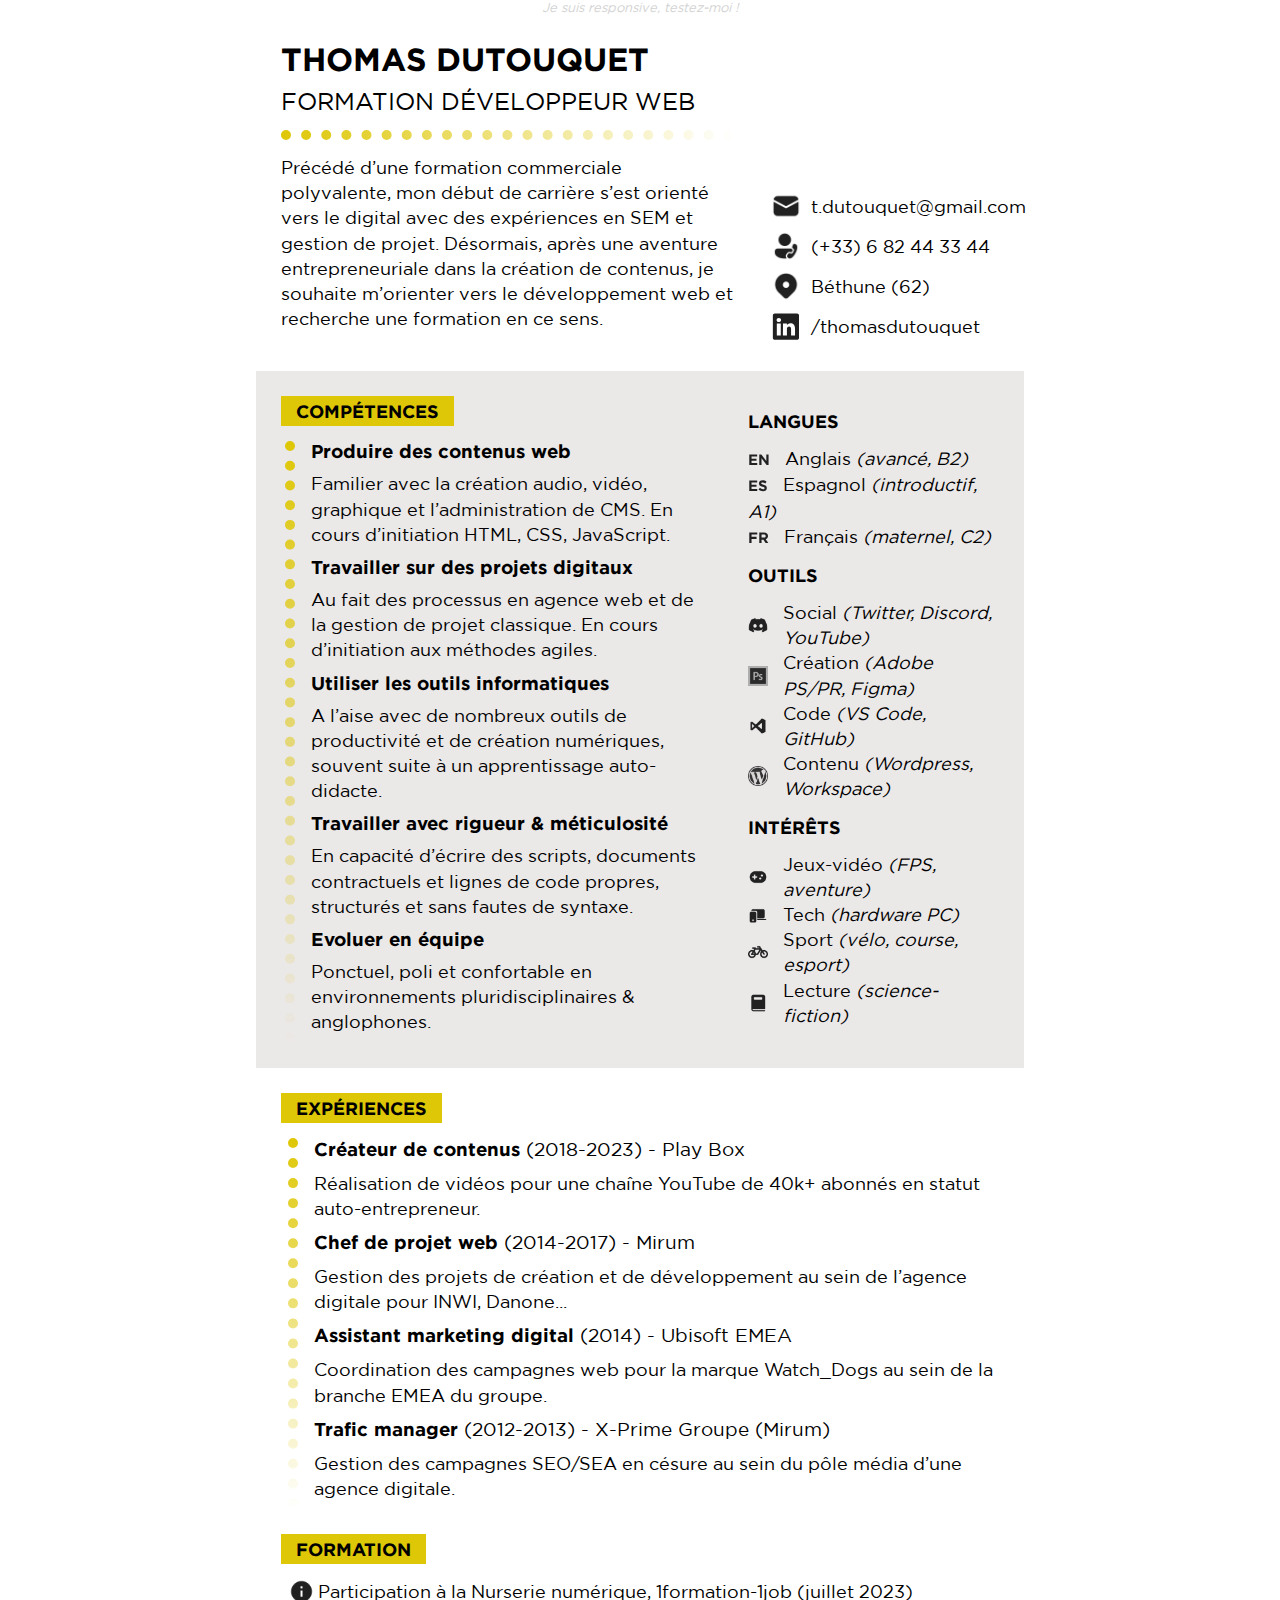
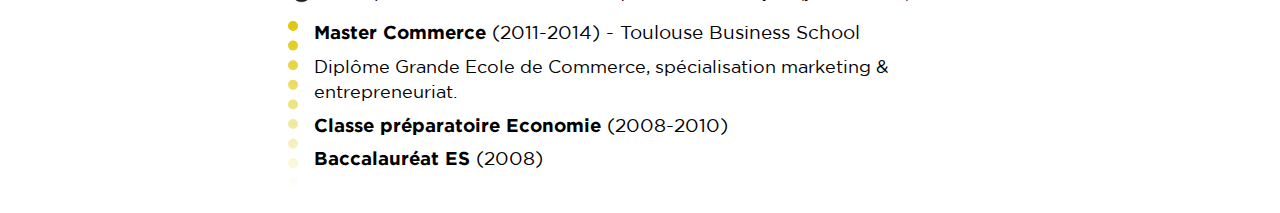
==== index.html @ 4325e7a9 "Update name" ====
<!DOCTYPE html>
<html lang="fr">

<head>
    <meta charset="UTF-8">
    <meta name="viewport" content="width=device-width, initial-scale=1.0">
    <title>CV - Thomas DUTOUQUET</title>
    <link rel="stylesheet" href="styles.css">
</head>

<body>
    <div class="disclaimer">Je suis responsive, testez-moi !</div>
    <header id="headerContainer" class="mainBlock">
        <div id="headerLeft">
            <section id="headerTitles">
                <h1>Thomas Dutouquet</h1>
                <div id="jobTitle">Formation développeur web</div>
            </section>
            <div class="horizontalDivider"></div>
            <section id="headerIntro">
                <p>Précédé d’une formation commerciale polyvalente, mon début de carrière s’est orienté vers le digital
                    avec des expériences en SEM et gestion de projet. Désormais, après une aventure entrepreneuriale
                    dans la création de contenus, je souhaite m’orienter vers le développement web et recherche une
                    formation en ce sens.</p>
            </section>
        </div>
        <section id="headerContact">
            <div>
                <img class="contactIcon" src="images/mail-icon.png" alt="Icône email">
                <p>t.dutouquet@gmail.com</p>
            </div>
            <div>
                <img class="contactIcon" src="images/tel-icon.png" alt="Icône téléphone">
                <p>(+33) 6 82 44 33 44</p>
            </div>
            <div>
                <img class="contactIcon" src="images/location-icon.png" alt="Icône adresse">
                <p>Béthune (62)</p>
            </div>
            <div>
                <img class="contactIcon darken" src="images/LinkedIn-icon.svg" alt="Icône LinkedIn">
                <p><a href="https://www.linkedin.com/in/thomasdutouquet/" target="_blank" title="Profil LinkedIn">/thomasdutouquet</a></p>
            </div>
        </section>
    </header>
    <main>
        <section id="skillsContainer" class="mainBlock">
            <div id="skillsLeft">
                <h2 class="yellowTitle">Compétences</h2>
                <div class="listContainer">
                    <div class="verticalDivider"></div>
                    <div class="list">
                        <h3>Produire des contenus web</h3>
                        <p>Familier avec la création audio, vidéo, graphique et l’administration de CMS. En cours
                            d’initiation HTML, CSS, JavaScript.</p>
                        <h3>Travailler sur des projets digitaux</h3>
                        <p>Au fait des processus en agence web et de la gestion de projet classique. En cours
                            d’initiation
                            aux méthodes agiles.</p>
                        <h3>Utiliser les outils informatiques</h3>
                        <p>A l’aise avec de nombreux outils de productivité et de création numériques, souvent suite à
                            un
                            apprentissage auto-didacte.</p>
                        <h3>Travailler avec rigueur & méticulosité</h3>
                        <p>En capacité d’écrire des scripts, documents contractuels et lignes de code propres,
                            structurés et
                            sans fautes de syntaxe.</p>
                        <h3>Evoluer en équipe</h3>
                        <p>Ponctuel, poli et confortable en environnements pluridisciplinaires & anglophones.</p>
                    </div>
                </div>
            </div>
            <aside id="skillsRight">
                <div id="languageContainer" class="toolsContainer">
                    <h2>Langues</h2>
                    <p><span class="languageIcon">EN</span>Anglais <em>(avancé, B2)</em></p>
                    <p><span class="languageIcon">ES</span>Espagnol <em>(introductif, A1)</em></p>
                    <p><span class="languageIcon">FR</span>Français <em>(maternel, C2)</em></p>
                </div>
                <div id="toolsContainer">
                    <h2>Outils</h2>
                    <div class="toolsContainer">
                        <div>
                            <img class="darken" src="images/discord_icon.png" alt="Icône Discord">
                            <p>Social <em>(Twitter, Discord, YouTube)</em></p>
                        </div>
                        <div>
                            <img class="greyed" src="images/photoshop_icon.png" alt="Icône Photoshop">
                            <p>Création <em>(Adobe PS/PR, Figma)</em></p>
                        </div>
                        <div>
                            <img class="darken" src="images/visualstudiocode_icon.png" alt="Icône VS Code">
                            <p>Code <em>(VS Code, GitHub)</em></p>
                        </div>
                        <div>
                            <img class="blacked" src="images/wordpress_icon.png" alt="Icône Wordpress">
                            <p>Contenu <em>(Wordpress, Workspace)</em></p>
                        </div>
                    </div>
                </div>
                <div id="interestContainer">
                    <h2>Intérêts</h2>
                    <div class="toolsContainer">
                        <div>
                            <img src="images/gaming_icon.png" alt="Icône Gaming">
                            <p>Jeux-vidéo <em>(FPS, aventure)</em></p>
                        </div>
                        <div>
                            <img src="images/tech_icon.png" alt="Icône Photoshop">
                            <p>Tech <em>(hardware PC)</em></p>
                        </div>
                        <div>
                            <img class="darken" src="images/sport_icon.png" alt="Icône VS Code">
                            <p>Sport <em>(vélo, course, esport)</em></p>
                        </div>
                        <div>
                            <img src="images/book_icon.png" alt="Icône Wordpress">
                            <p>Lecture <em>(science-fiction)</em></p>
                        </div>
                    </div>
                </div>
            </aside>
        </section>
        <section id="experienceContainer" class="mainBlock">
            <h2 class="yellowTitle">Expériences</h2>
            <div class="listContainer">
                <div class="verticalDivider"></div>
                <div class="list">
                    <h3>Créateur de contenus <span class="date">(2018-2023) - Play Box</span></h3>
                    <p>Réalisation de vidéos pour une chaîne YouTube de 40k+ abonnés en statut auto-entrepreneur.</p>
                    <h3>Chef de projet web <span class="date">(2014-2017) - Mirum</span></h3>
                    <p>Gestion des projets de création et de développement au sein de l’agence digitale pour INWI,
                        Danone...
                    </p>
                    <h3>Assistant marketing digital <span class="date">(2014) - Ubisoft EMEA</span></h3>
                    <p>Coordination des campagnes web pour la marque Watch_Dogs au sein de la branche EMEA du groupe.
                    </p>
                    <h3>Trafic manager <span class="date">(2012-2013) - X-Prime Groupe (Mirum)</span></h3>
                    <p>Gestion des campagnes SEO/SEA en césure au sein du pôle média d’une agence digitale.</p>
                </div>
            </div>

        </section>
        <section id="trainingContainer" class="mainBlock">
            <h2 id="trainingTitle" class="yellowTitle">Formation</h2>
            <div class="specialInfo">
                <img class="darken" src="images/info_icon.png" alt="Icône information">
                <p>Participation à la Nurserie numérique, 1formation-1job (juillet 2023)</p>
            </div>
            <div class="listContainer">
                <div class="verticalDivider"></div>
                <div class="list">
                    <h3>Master Commerce <span class="date">(2011-2014) - Toulouse Business School</span></h3>
                    <p>Diplôme Grande Ecole de Commerce, spécialisation marketing & entrepreneuriat.</p>
                    <h3>Classe préparatoire Economie <span class="date">(2008-2010)</span></h3>
                    <h3>Baccalauréat ES <span class="date">(2008)</span></h3>
                </div>
            </div>

        </section>
    </main>

</body>

</html>
---- styles.css ----
@font-face {
    font-family: "Gotham Bold";
    src: url(fonts/Gotham-Bold.otf);
}

@font-face {
    font-family: "Gotham Book";
    src: url(fonts/GothamBook.ttf);
}

@font-face {
    font-family: "Gotham Medium";
    src: url(fonts/GothamMedium.ttf);
}

body {
    height: 100vh;
    box-sizing: border-box;
    margin: 0 20%;
    max-width: 1300px;
}

h1,
h2,
h3 {
    font-family: "Gotham Bold", Arial, Helvetica, sans-serif;
}

h1,
h2 {
    text-transform: uppercase;
}

p {
    font-family: "Gotham Book", Arial, Helvetica, sans-serif;
    font-size: large;
    margin: 0;
    padding: 0;
    line-height: 1.4em;
}

a {
    text-decoration: none;
    color: black;
}

.mainBlock {
    padding: 25px 25px;
}

.mainBlock:last-child {
    padding: 0 25px 25px 25px;
}

h1 {
    font-size: xx-large;
    margin: 0;
    margin-bottom: 10px;
}

h2 {
    margin: 0 0 15px 0;
    font-size: large;
}

h3 {
    margin: 10px 0;
}

.horizontalDivider {
    border-width: 10px;
    border-top-style: dotted;
    border-color: #dec706;
    -webkit-mask-image: linear-gradient(to right, rgba(0, 0, 0, 1), rgba(0, 0, 0, 0) 30%);
    mask-image: linear-gradient(to right, rgba(0, 0, 0, 1), rgba(0, 0, 0, 0));
}

.verticalDivider {
    border-width: 10px;
    border-left-style: dotted;
    border-color: #dec706;
    -webkit-mask-image: linear-gradient(to bottom, rgba(0, 0, 0, 1) 70%, rgba(0, 0, 0, 0));
    mask-image: linear-gradient(to bottom, rgba(0, 0, 0, 1), rgba(0, 0, 0, 0));
    margin-left: 1%;
}

.yellowTitle {
    background-color: #dec706;
    padding: 5px 15px;
    display: inline-block;
}

.listContainer {
    display: flex;
}

.list {
    padding-left: 1em;
    padding-bottom: 0.5em;
}

.list h3:first-child {
    margin-top: 0;
}

.darken {
    filter: invert(7%) sepia(9%) saturate(167%) hue-rotate(314deg) brightness(94%) contrast(85%);
}

.greyed {
    filter: grayscale(100%);
}

.blacked {
    filter: invert(7%) sepia(9%) saturate(100%) hue-rotate(314deg) brightness(30%) contrast(85%);
}

.disclaimer {
    font-family: "Gotham Book", Arial, Helvetica, sans-serif;
    font-style: italic;
    font-size: small;
    text-align: center;
    color: #d3d3d3;
}

/* Header ------------------------------------------------ */

#headerContainer {
    display: flex;
    background-image: linear-gradient(to right, rgb(255, 255, 255) 20%, 70%, rgba(255, 255, 255, 0) 90%), url(images/thomas-HD.jpg);
    background-size: contain;
    background-size: 100%;
    background-repeat: no-repeat;
    background-position: right;
}

#headerLeft {
    flex: 0 1 70%;
}

#jobTitle {
    font-family: "Gotham Book", Arial, Helvetica, sans-serif;
    text-transform: uppercase;
    font-size: x-large;
    margin-bottom: 15px;
}

/* #headerIntro {
    border-width: 10px;
    border-top-style: dotted;
    border-color: #dec706;
} */

#headerIntro p {
    margin: 15px 0;
}

#headerContact {
    display: flex;
    flex-direction: column;
    justify-content: end;
    flex: 0 1 30%;
}

#headerContact div {
    display: flex;
    align-items: center;
    padding-left: 10%;
}

.contactIcon {
    display: block;
    height: 30px;
    margin: 5px 10px;
}

/* Skills ---------------------------------------- */

#skillsContainer {
    background-color: #ebe8e8;
    display: flex;
}

#skillsLeft {
    flex: 0 1 65%;
    padding-right: 1em;

}

#skillsRight {
    flex: 0 0 35%;
    display: flex;
    flex-direction: column;
    justify-content: center;
    margin-left: 2em;
}

#languageContainer,
#toolsContainer {
    margin-bottom: 15px;
}

#languageContainer h2 {
    margin-top: 0;
}

#skillsRight p {
    line-height: 1.4em;
}

.languageIcon {
    font-family: "Gotham Bold", Arial, Helvetica, sans-serif;
    font-size: smaller;
    margin-right: 15px;
    filter: invert(7%) sepia(9%) saturate(167%) hue-rotate(314deg) brightness(94%) contrast(85%);
}

.toolsContainer {
    display: flex;
    flex-direction: column;
}

.toolsContainer div {
    display: flex;
    align-items: center;
}

.toolsContainer img {
    height: 20px;
    margin-right: 15px;
}

.toolsContainer p {
    display: inline;
}

/* Experience ----------------------------------------------- */

.date {
    font-family: "Gotham Book", Arial, Helvetica, sans-serif;
    font-weight: 500;
}

/* Training --------------------------------------------------- */

.specialInfo {
    display: inline-block;
    margin: 0 0 1em 0.5em;
}

.specialInfo img {
    height: 25px;
    vertical-align: middle;
}

.specialInfo p {
    display: inline;
    vertical-align: middle;
}

/* Media queries ------------------------------------------------- */

@media screen and (max-width: 1200px) {
    body {
        margin: 0 10%;
    }

    #headerContainer {
        background-size: cover;
    }

    #headerLeft {
        flex: 0 1 60%;
    }

    #skillsContainer {
        flex-wrap: wrap;
    }

    #skillsLeft {
        flex: 0 0 100%;
    }

    #skillsRight {
        flex: 0 0 100%;
        flex-direction: row;
        flex-wrap: wrap;
        justify-content: start;
        border-width: 10px;
        border-left-style: dotted;
        border-color: #d3d3d3;
        margin-top: 1em;
        margin-left: 1%;
        padding-left: 1em;
    }

    .toolsContainer {
        margin-right: 25px;
    }
}

@media screen and (max-width: 900px) {
    body {
        margin: 0 5%;
    }

    #headerContainer {
        flex-wrap: wrap;
    }

    #headerLeft {
        flex: 0 1 100%;
    }

    #headerContact div {
        padding-left: 0;
    }
}
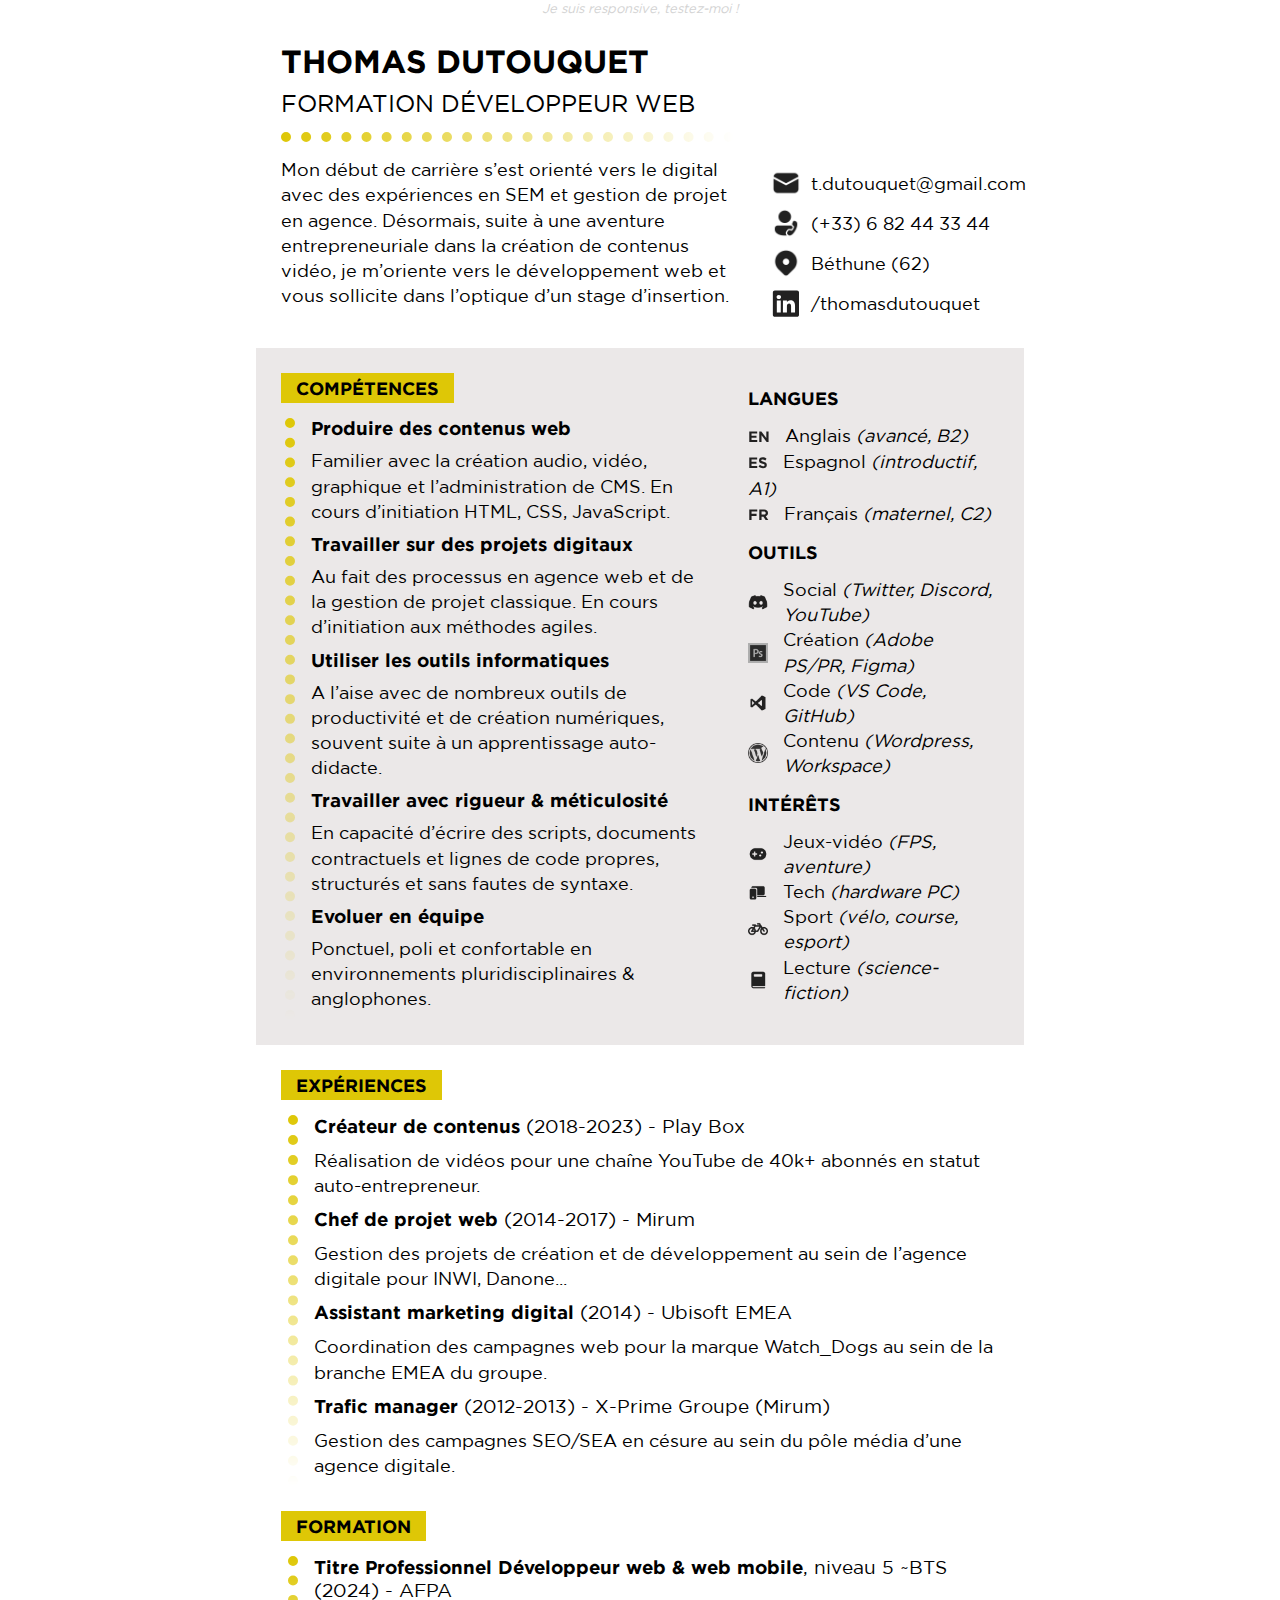
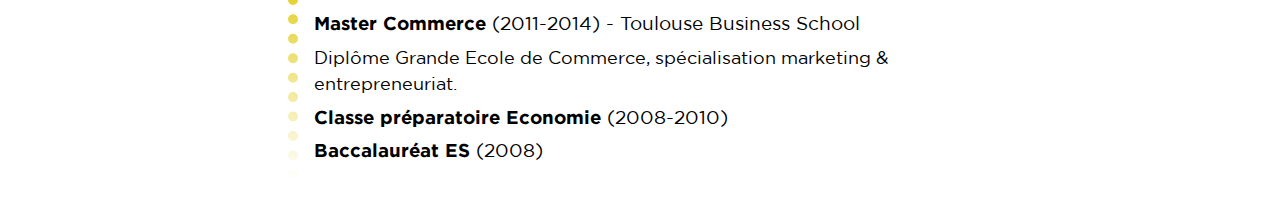
==== commit 8bddae19: "Text updates in header and training sections" ====
--- a/index.html
+++ b/index.html
@@ -9,7 +9,7 @@
 </head>
 
 <body>
-    <div class="disclaimer">Je suis responsive, testez-moi !</div>
+    <p class="disclaimer">Je suis responsive, testez-moi !</p>
     <header id="headerContainer" class="mainBlock">
         <div id="headerLeft">
             <section id="headerTitles">
@@ -18,10 +18,7 @@
             </section>
             <div class="horizontalDivider"></div>
             <section id="headerIntro">
-                <p>Précédé d’une formation commerciale polyvalente, mon début de carrière s’est orienté vers le digital
-                    avec des expériences en SEM et gestion de projet. Désormais, après une aventure entrepreneuriale
-                    dans la création de contenus, je souhaite m’orienter vers le développement web et recherche une
-                    formation en ce sens.</p>
+                <p>Mon début de carrière s’est orienté vers le digital avec des expériences en SEM et gestion de projet en agence. Désormais, suite à une aventure entrepreneuriale dans la création de contenus vidéo, je m’oriente vers le développement web et vous sollicite dans l’optique d’un stage d’insertion.</p>
             </section>
         </div>
         <section id="headerContact">
@@ -143,13 +140,14 @@
         </section>
         <section id="trainingContainer" class="mainBlock">
             <h2 id="trainingTitle" class="yellowTitle">Formation</h2>
-            <div class="specialInfo">
+            <!-- <div class="specialInfo">
                 <img class="darken" src="images/info_icon.png" alt="Icône information">
                 <p>Participation à la Nurserie numérique, 1formation-1job (juillet 2023)</p>
-            </div>
+            </div> -->
             <div class="listContainer">
                 <div class="verticalDivider"></div>
                 <div class="list">
+                    <h3>Titre Professionnel Développeur web & web mobile<span class="date">, niveau 5 ~BTS (2024) - AFPA</span></h3>
                     <h3>Master Commerce <span class="date">(2011-2014) - Toulouse Business School</span></h3>
                     <p>Diplôme Grande Ecole de Commerce, spécialisation marketing & entrepreneuriat.</p>
                     <h3>Classe préparatoire Economie <span class="date">(2008-2010)</span></h3>
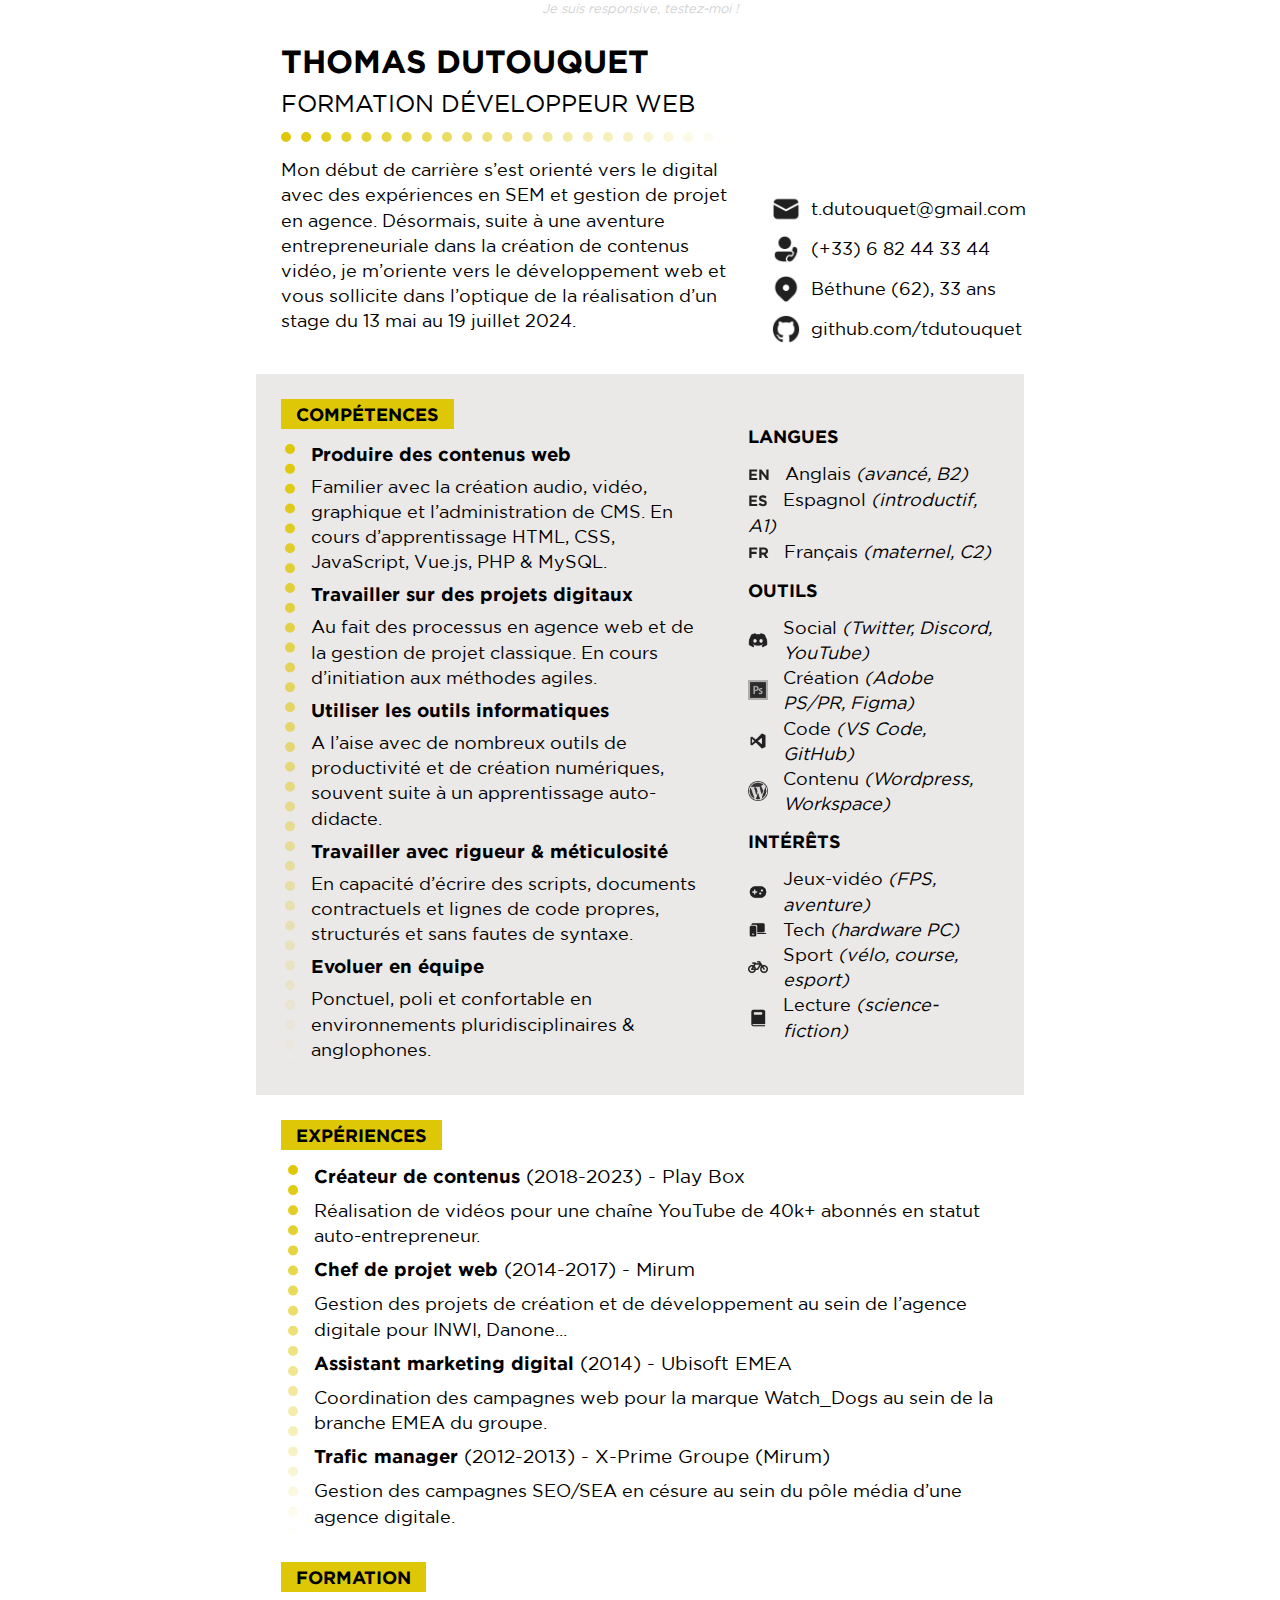
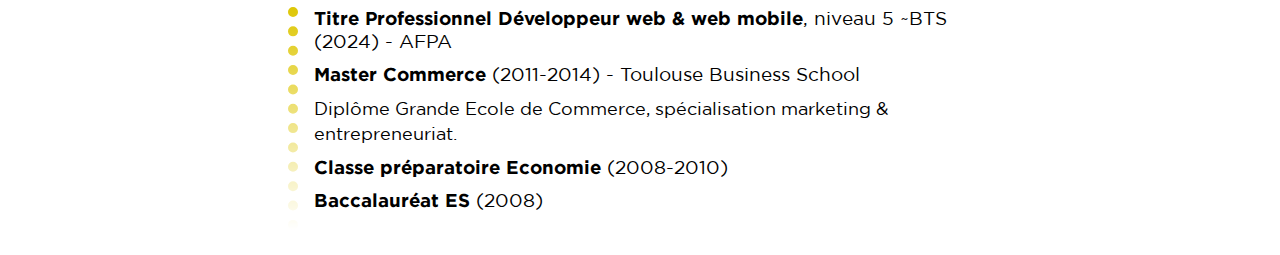
==== commit da755132: "Updated age and dates" ====
--- a/index.html
+++ b/index.html
@@ -18,7 +18,7 @@
             </section>
             <div class="horizontalDivider"></div>
             <section id="headerIntro">
-                <p>Mon début de carrière s’est orienté vers le digital avec des expériences en SEM et gestion de projet en agence. Désormais, suite à une aventure entrepreneuriale dans la création de contenus vidéo, je m’oriente vers le développement web et vous sollicite dans l’optique d’un stage d’insertion.</p>
+                <p>Mon début de carrière s’est orienté vers le digital avec des expériences en SEM et gestion de projet en agence. Désormais, suite à une aventure entrepreneuriale dans la création de contenus vidéo, je m’oriente vers le développement web et vous sollicite dans l’optique de la réalisation d’un stage du 13 mai au 19 juillet 2024.</p>
             </section>
         </div>
         <section id="headerContact">
@@ -32,11 +32,11 @@
             </div>
             <div>
                 <img class="contactIcon" src="images/location-icon.png" alt="Icône adresse">
-                <p>Béthune (62)</p>
+                <p>Béthune (62), 33 ans</p>
             </div>
             <div>
-                <img class="contactIcon darken" src="images/LinkedIn-icon.svg" alt="Icône LinkedIn">
-                <p><a href="https://www.linkedin.com/in/thomasdutouquet/" target="_blank" title="Profil LinkedIn">/thomasdutouquet</a></p>
+                <img class="contactIcon darken" src="images/github_icon.png" alt="Icône LinkedIn">
+                <p><a href="https://www.linkedin.com/in/thomasdutouquet/" target="_blank" title="Profil LinkedIn">github.com/tdutouquet</a></p>
             </div>
         </section>
     </header>
@@ -48,8 +48,7 @@
                     <div class="verticalDivider"></div>
                     <div class="list">
                         <h3>Produire des contenus web</h3>
-                        <p>Familier avec la création audio, vidéo, graphique et l’administration de CMS. En cours
-                            d’initiation HTML, CSS, JavaScript.</p>
+                        <p>Familier avec la création audio, vidéo, graphique et l’administration de CMS. En cours d’apprentissage HTML, CSS, JavaScript, Vue.js, PHP & MySQL.</p>
                         <h3>Travailler sur des projets digitaux</h3>
                         <p>Au fait des processus en agence web et de la gestion de projet classique. En cours
                             d’initiation
@@ -136,7 +135,6 @@
                     <p>Gestion des campagnes SEO/SEA en césure au sein du pôle média d’une agence digitale.</p>
                 </div>
             </div>
-
         </section>
         <section id="trainingContainer" class="mainBlock">
             <h2 id="trainingTitle" class="yellowTitle">Formation</h2>
@@ -154,7 +152,6 @@
                     <h3>Baccalauréat ES <span class="date">(2008)</span></h3>
                 </div>
             </div>
-
         </section>
     </main>
 
